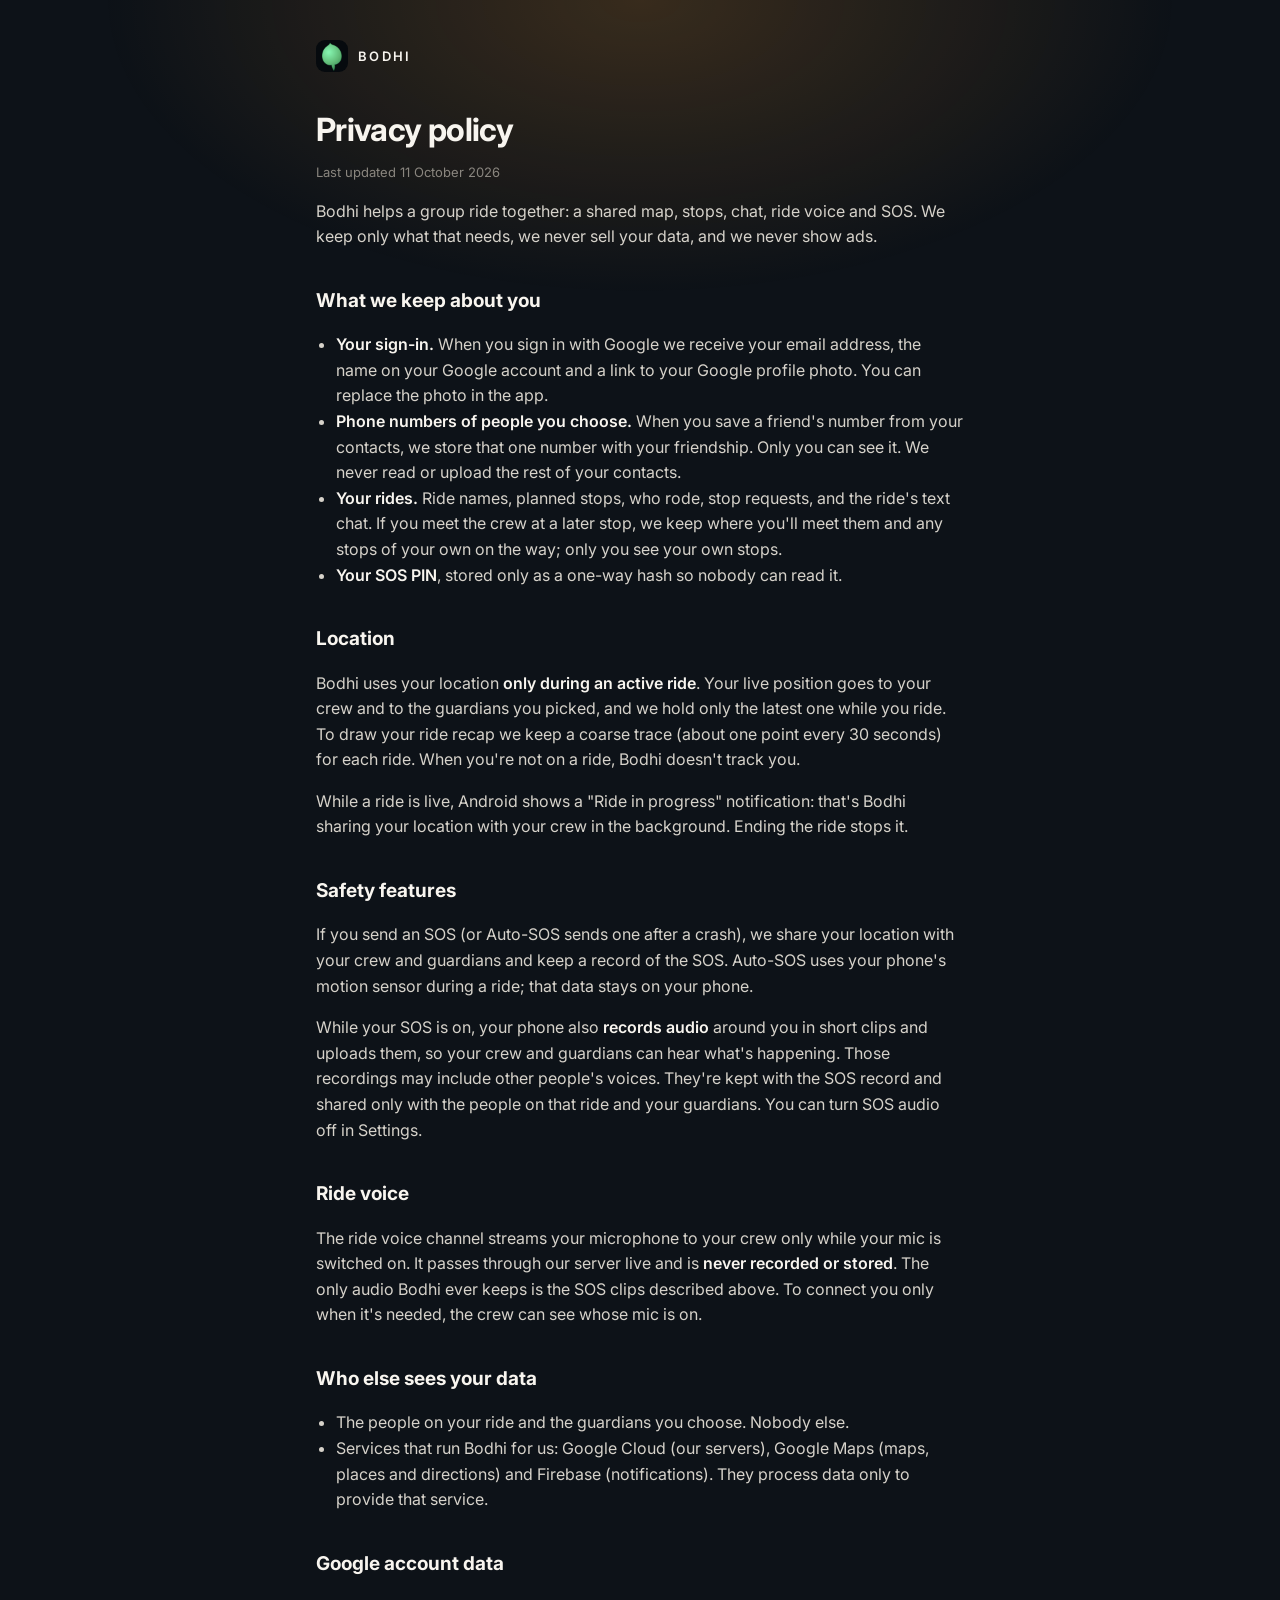
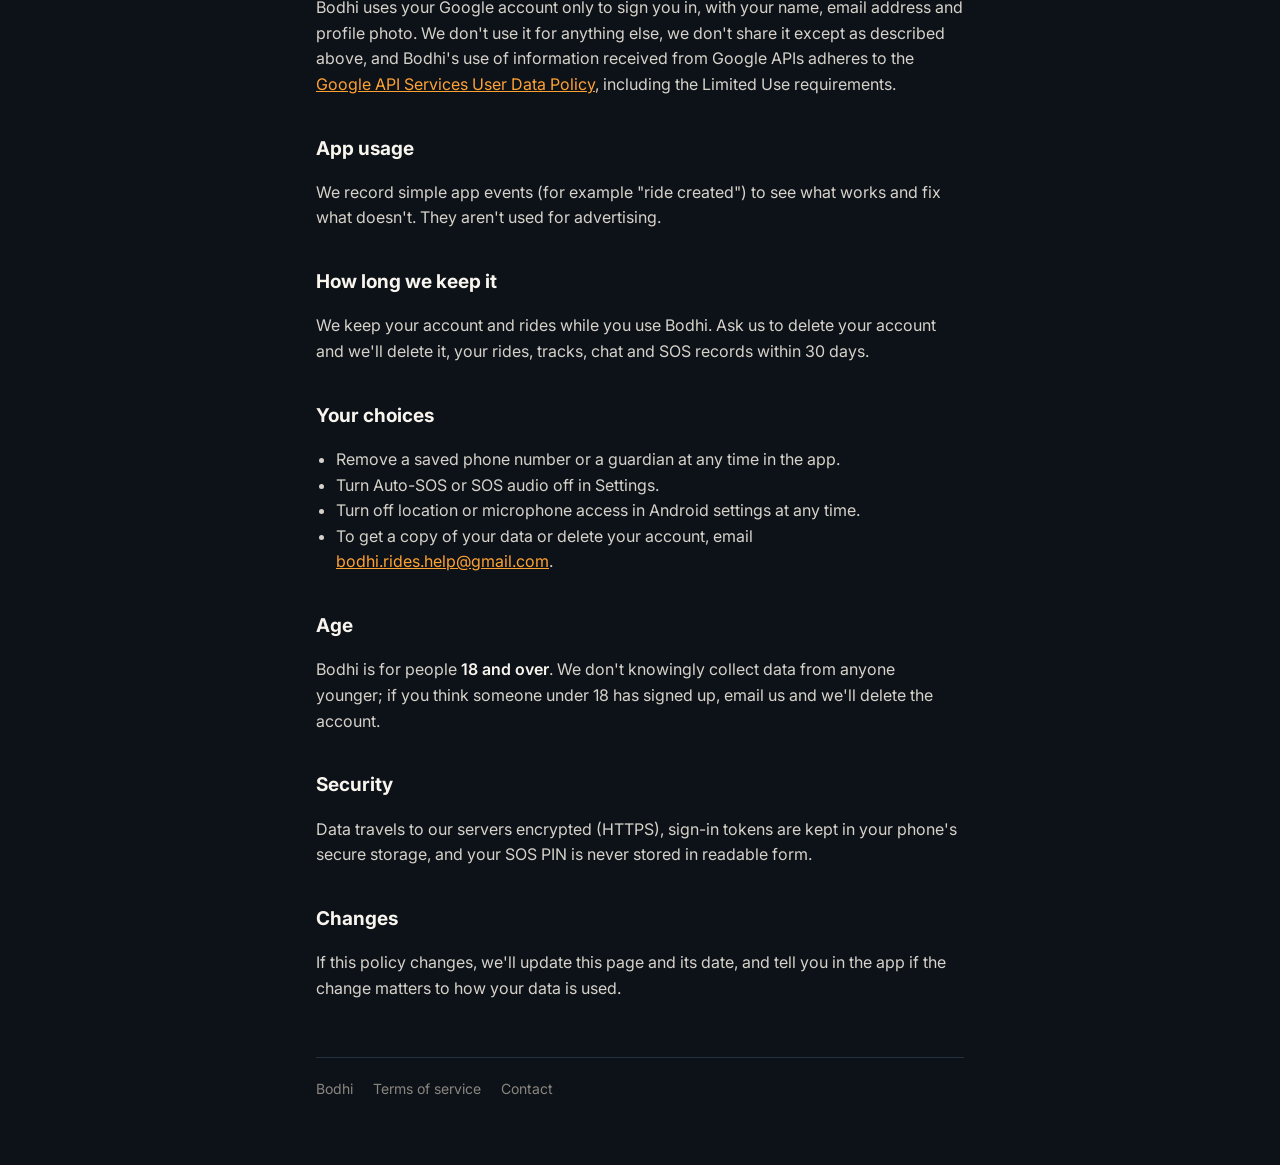
==== privacy.html @ 668bd7c1 "publish site" ====
<!doctype html>
<html lang="en">
  <head>
    <meta charset="utf-8" />
    <meta name="viewport" content="width=device-width, initial-scale=1" />
    <title>Bodhi privacy policy</title>
    <meta name="description" content="What Bodhi keeps about you, why, and who sees it." />
    <link rel="icon" href="favicon.png" />
    <link rel="preconnect" href="https://fonts.googleapis.com" />
    <link rel="preconnect" href="https://fonts.gstatic.com" crossorigin />
    <link href="https://fonts.googleapis.com/css2?family=Inter:wght@400;600&display=swap" rel="stylesheet" />
    <link rel="stylesheet" href="style.css" />
  </head>
  <body>
    <div class="glow"></div>
    <main>
      <a class="brand" href="./"><img src="icon.png" alt="" />BODHI</a>

      <h1>Privacy policy</h1>
      <p class="updated">Last updated 11 October 2026</p>

      <p>
        Bodhi helps a group ride together: a shared map, stops, chat, ride voice and SOS. We keep
        only what that needs, we never sell your data, and we never show ads.
      </p>

      <h2>What we keep about you</h2>
      <ul>
        <li>
          <b>Your sign-in.</b> When you sign in with Google we receive your email address, the name
          on your Google account and a link to your Google profile photo. You can replace the photo in
          the app.
        </li>
        <li>
          <b>Phone numbers of people you choose.</b> When you save a friend's number from your
          contacts, we store that one number with your friendship. Only you can see it. We never read
          or upload the rest of your contacts.
        </li>
        <li>
          <b>Your rides.</b> Ride names, planned stops, who rode, stop requests, and the ride's text
          chat. If you meet the crew at a later stop, we keep where you'll meet
          them and any stops of your own on the way; only you see your own stops.
        </li>
        <li><b>Your SOS PIN</b>, stored only as a one-way hash so nobody can read it.</li>
      </ul>

      <h2>Location</h2>
      <p>
        Bodhi uses your location <b>only during an active ride</b>. Your live position goes to your
        crew and to the guardians you picked, and we hold only the latest one while you ride. To draw
        your ride recap we keep a coarse trace (about one point every 30 seconds) for each ride. When
        you're not on a ride, Bodhi doesn't track you.
      </p>
      <p>
        While a ride is live, Android shows a "Ride in progress" notification: that's Bodhi sharing
        your location with your crew in the background. Ending the ride stops it.
      </p>

      <h2>Safety features</h2>
      <p>
        If you send an SOS (or Auto-SOS sends one after a crash), we share your location with your
        crew and guardians and keep a record of the SOS. Auto-SOS uses your phone's motion sensor
        during a ride; that data stays on your phone.
      </p>
      <p>
        While your SOS is on, your phone also <b>records audio</b> around you in short clips and
        uploads them, so your crew and guardians can hear what's happening. Those recordings may
        include other people's voices. They're kept with the SOS record and shared only with the
        people on that ride and your guardians. You can turn SOS audio off in Settings.
      </p>

      <h2>Ride voice</h2>
      <p>
        The ride voice channel streams your microphone to your crew only while your mic is switched
        on. It passes through our server live and is <b>never recorded or stored</b>. The only audio
        Bodhi ever keeps is the SOS clips described above. To connect you
        only when it's needed, the crew can see whose mic is on.
      </p>

      <h2>Who else sees your data</h2>
      <ul>
        <li>The people on your ride and the guardians you choose. Nobody else.</li>
        <li>
          Services that run Bodhi for us: Google Cloud (our servers), Google Maps (maps, places and
          directions) and Firebase (notifications). They process data only to provide that service.
        </li>
      </ul>

      <h2>Google account data</h2>
      <p>
        Bodhi uses your Google account only to sign you in, with your name, email address and profile
        photo. We don't use it for anything else, we don't share it except as described above, and
        Bodhi's use of information received from Google APIs adheres to the
        <a href="https://developers.google.com/terms/api-services-user-data-policy"
          >Google API Services User Data Policy</a
        >, including the Limited Use requirements.
      </p>

      <h2>App usage</h2>
      <p>
        We record simple app events (for example "ride created") to see what works and fix what
        doesn't. They aren't used for advertising.
      </p>

      <h2>How long we keep it</h2>
      <p>
        We keep your account and rides while you use Bodhi. Ask us to delete your account and we'll
        delete it, your rides, tracks, chat and SOS records within 30 days.
      </p>

      <h2>Your choices</h2>
      <ul>
        <li>Remove a saved phone number or a guardian at any time in the app.</li>
        <li>Turn Auto-SOS or SOS audio off in Settings.</li>
        <li>Turn off location or microphone access in Android settings at any time.</li>
        <li>
          To get a copy of your data or delete your account, email
          <a href="mailto:bodhi.rides.help@gmail.com">bodhi.rides.help@gmail.com</a>.
        </li>
      </ul>

      <h2>Age</h2>
      <p>
        Bodhi is for people <b>18 and over</b>. We don't knowingly collect data from anyone younger;
        if you think someone under 18 has signed up, email us and we'll delete the account.
      </p>

      <h2>Security</h2>
      <p>
        Data travels to our servers encrypted (HTTPS), sign-in tokens are kept in your phone's secure
        storage, and your SOS PIN is never stored in readable form.
      </p>

      <h2>Changes</h2>
      <p>
        If this policy changes, we'll update this page and its date, and tell you in the app if the
        change matters to how your data is used.
      </p>

      <footer>
        <a href="./">Bodhi</a>
        <a href="terms.html">Terms of service</a>
        <a href="mailto:bodhi.rides.help@gmail.com">Contact</a>
      </footer>
    </main>
  </body>
</html>
---- style.css ----
:root {
  color-scheme: dark;
  --bg: #0d1218;
  --surface: #151c24;
  --border: #253040;
  --text: #f8f5ef;
  --dim: #d6d2ca;
  --mute: #8a867f;
  --accent: #ffa234;
  --leaf: #7ad89a;
}

* {
  box-sizing: border-box;
}

body {
  margin: 0;
  background: var(--bg);
  color: var(--text);
  font: 16px/1.6 'Inter', system-ui, -apple-system, Roboto, sans-serif;
  -webkit-font-smoothing: antialiased;
}

a {
  color: var(--accent);
}

.glow {
  position: fixed;
  inset: 0 0 auto 0;
  height: 420px;
  pointer-events: none;
  background: radial-gradient(60% 100% at 50% 0%, rgba(255, 162, 52, 0.18), transparent 70%);
}

main {
  position: relative;
  max-width: 680px;
  margin: 0 auto;
  padding: 40px 16px 64px;
}

.brand {
  display: flex;
  align-items: center;
  gap: 10px;
  text-decoration: none;
  color: var(--text);
  font-weight: 600;
  letter-spacing: 0.18em;
  font-size: 13px;
}

.brand img {
  width: 32px;
  height: 32px;
  border-radius: 9px;
}

h1 {
  font-size: 32px;
  line-height: 1.15;
  letter-spacing: -0.02em;
  margin: 40px 0 8px;
}

h2 {
  font-size: 19px;
  margin: 36px 0 8px;
}

p,
li {
  color: var(--dim);
}

b {
  color: var(--text);
  font-weight: 600;
}

ul {
  padding-left: 20px;
}

small,
.updated {
  color: var(--mute);
  font-size: 13px;
}

.hero {
  text-align: center;
  padding: 24px 0 8px;
}

.hero img {
  width: 112px;
  height: 112px;
  border-radius: 28px;
  box-shadow: 0 12px 48px rgba(122, 216, 154, 0.22);
}

.hero h1 {
  font-size: 44px;
  margin: 24px 0 8px;
}

.tagline {
  font-size: 18px;
  max-width: 460px;
  margin: 0 auto;
}

.pill {
  display: inline-block;
  margin-top: 20px;
  padding: 8px 16px;
  border: 1px solid var(--border);
  border-radius: 999px;
  color: var(--dim);
  font-size: 14px;
}

.features {
  list-style: none;
  padding: 0;
  margin: 40px 0 0;
  display: grid;
  gap: 12px;
}

.features li {
  background: var(--surface);
  border: 1px solid var(--border);
  border-radius: 16px;
  padding: 16px 18px;
}

.features b {
  display: block;
  margin-bottom: 2px;
}

footer {
  margin-top: 56px;
  padding-top: 20px;
  border-top: 1px solid var(--border);
  display: flex;
  flex-wrap: wrap;
  gap: 8px 20px;
  font-size: 14px;
}

footer a {
  color: var(--mute);
  text-decoration: none;
}

footer a:hover {
  color: var(--text);
}
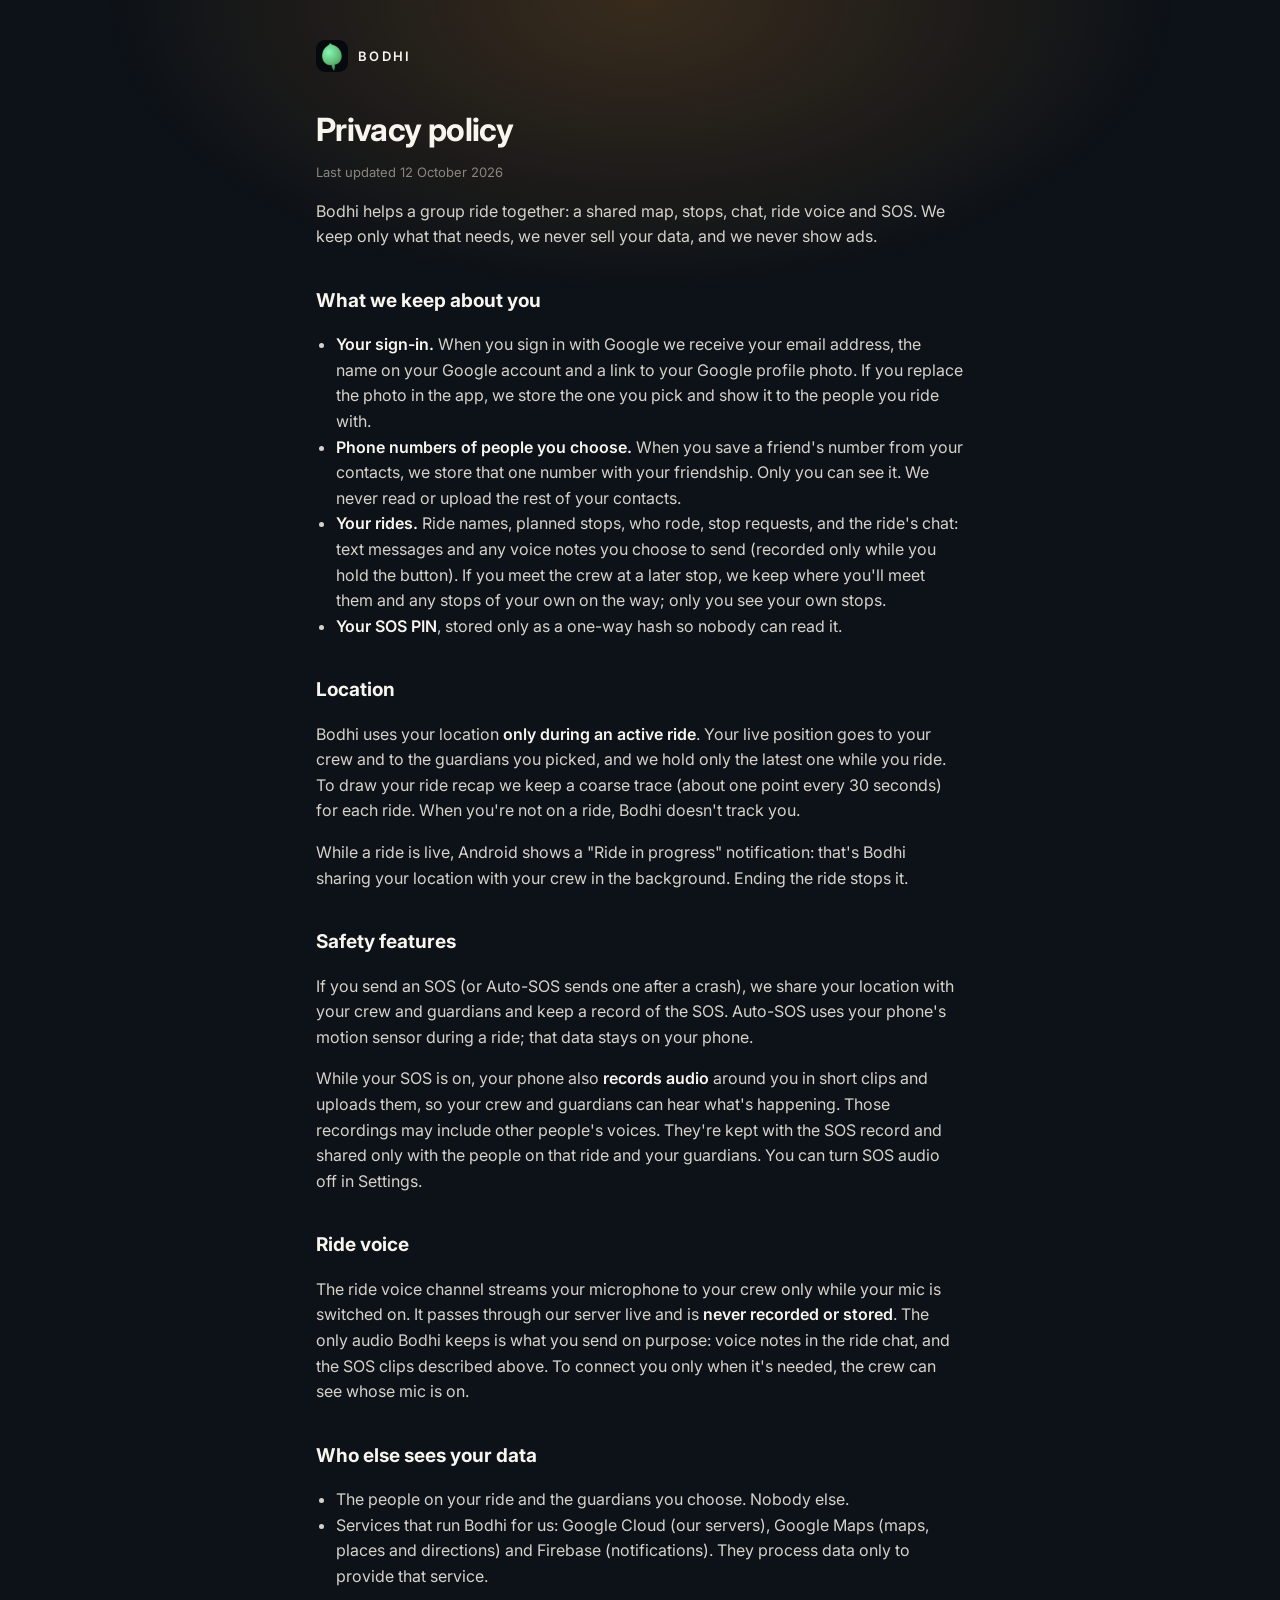
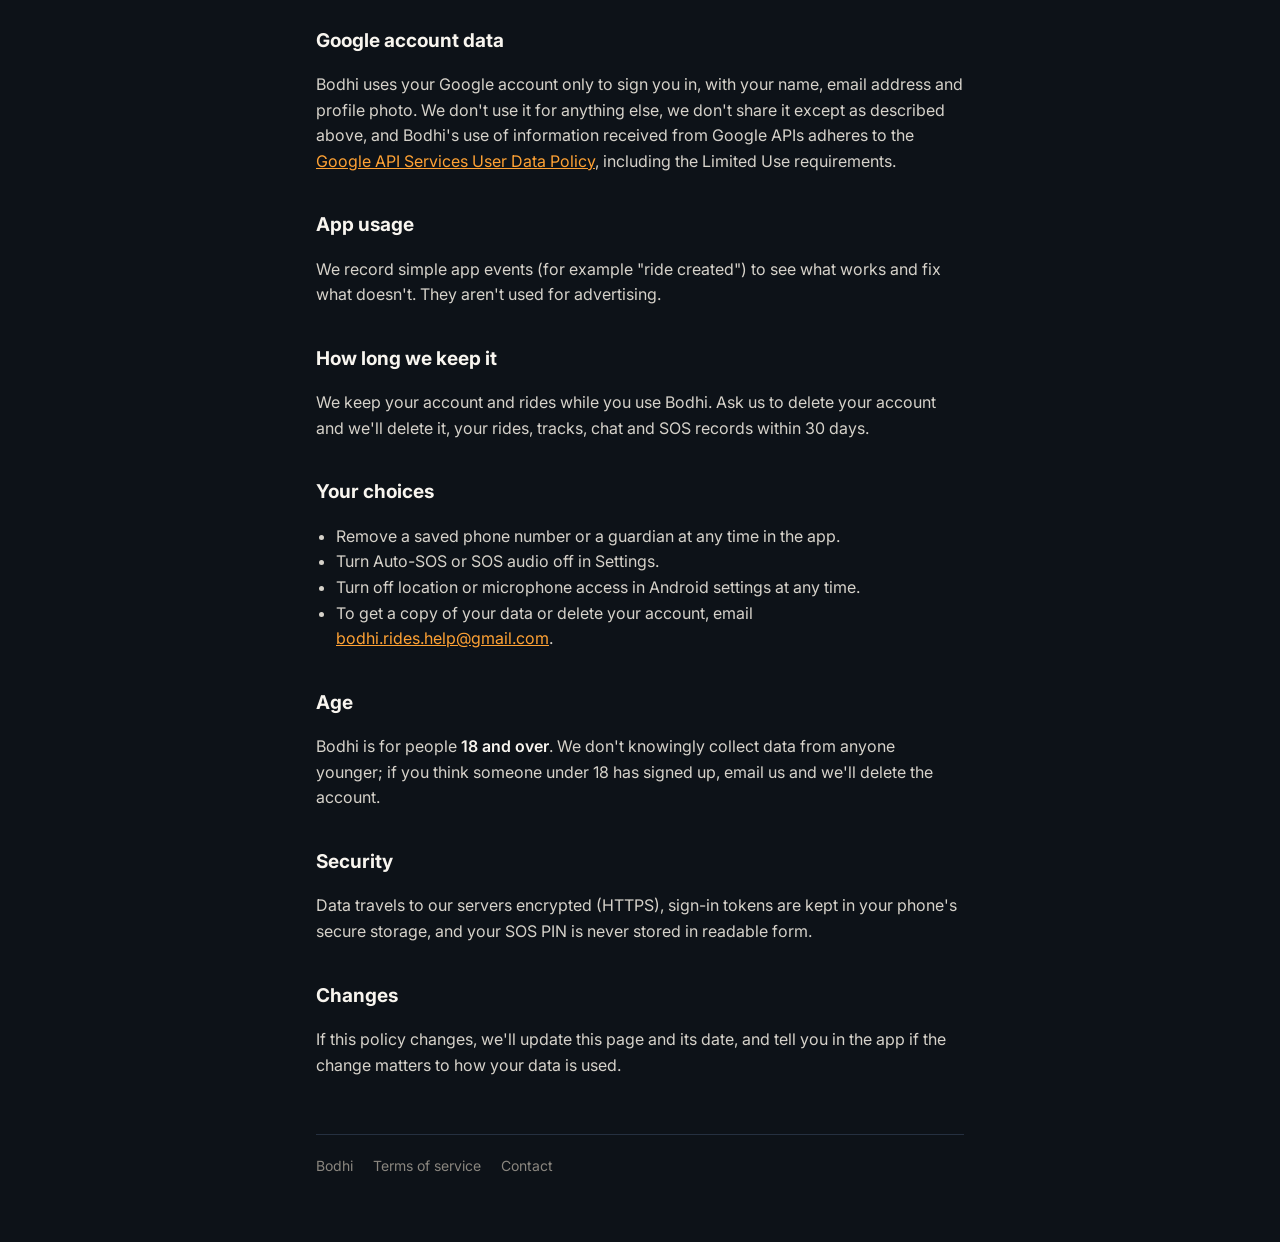
==== commit b8bb21aa: "publish site" ====
--- a/privacy.html
+++ b/privacy.html
@@ -17,7 +17,7 @@
       <a class="brand" href="./"><img src="icon.png" alt="" />BODHI</a>
 
       <h1>Privacy policy</h1>
-      <p class="updated">Last updated 11 October 2026</p>
+      <p class="updated">Last updated 12 October 2026</p>
 
       <p>
         Bodhi helps a group ride together: a shared map, stops, chat, ride voice and SOS. We keep
@@ -28,8 +28,8 @@
       <ul>
         <li>
           <b>Your sign-in.</b> When you sign in with Google we receive your email address, the name
-          on your Google account and a link to your Google profile photo. You can replace the photo in
-          the app.
+          on your Google account and a link to your Google profile photo. If you replace the photo
+          in the app, we store the one you pick and show it to the people you ride with.
         </li>
         <li>
           <b>Phone numbers of people you choose.</b> When you save a friend's number from your
@@ -37,8 +37,9 @@
           or upload the rest of your contacts.
         </li>
         <li>
-          <b>Your rides.</b> Ride names, planned stops, who rode, stop requests, and the ride's text
-          chat. If you meet the crew at a later stop, we keep where you'll meet
+          <b>Your rides.</b> Ride names, planned stops, who rode, stop requests, and the ride's
+          chat: text messages and any voice notes you choose to send (recorded only while you hold
+          the button). If you meet the crew at a later stop, we keep where you'll meet
           them and any stops of your own on the way; only you see your own stops.
         </li>
         <li><b>Your SOS PIN</b>, stored only as a one-way hash so nobody can read it.</li>
@@ -73,7 +74,8 @@
       <p>
         The ride voice channel streams your microphone to your crew only while your mic is switched
         on. It passes through our server live and is <b>never recorded or stored</b>. The only audio
-        Bodhi ever keeps is the SOS clips described above. To connect you
+        Bodhi keeps is what you send on purpose: voice notes in the ride chat, and the SOS clips
+        described above. To connect you
         only when it's needed, the crew can see whose mic is on.
       </p>
 
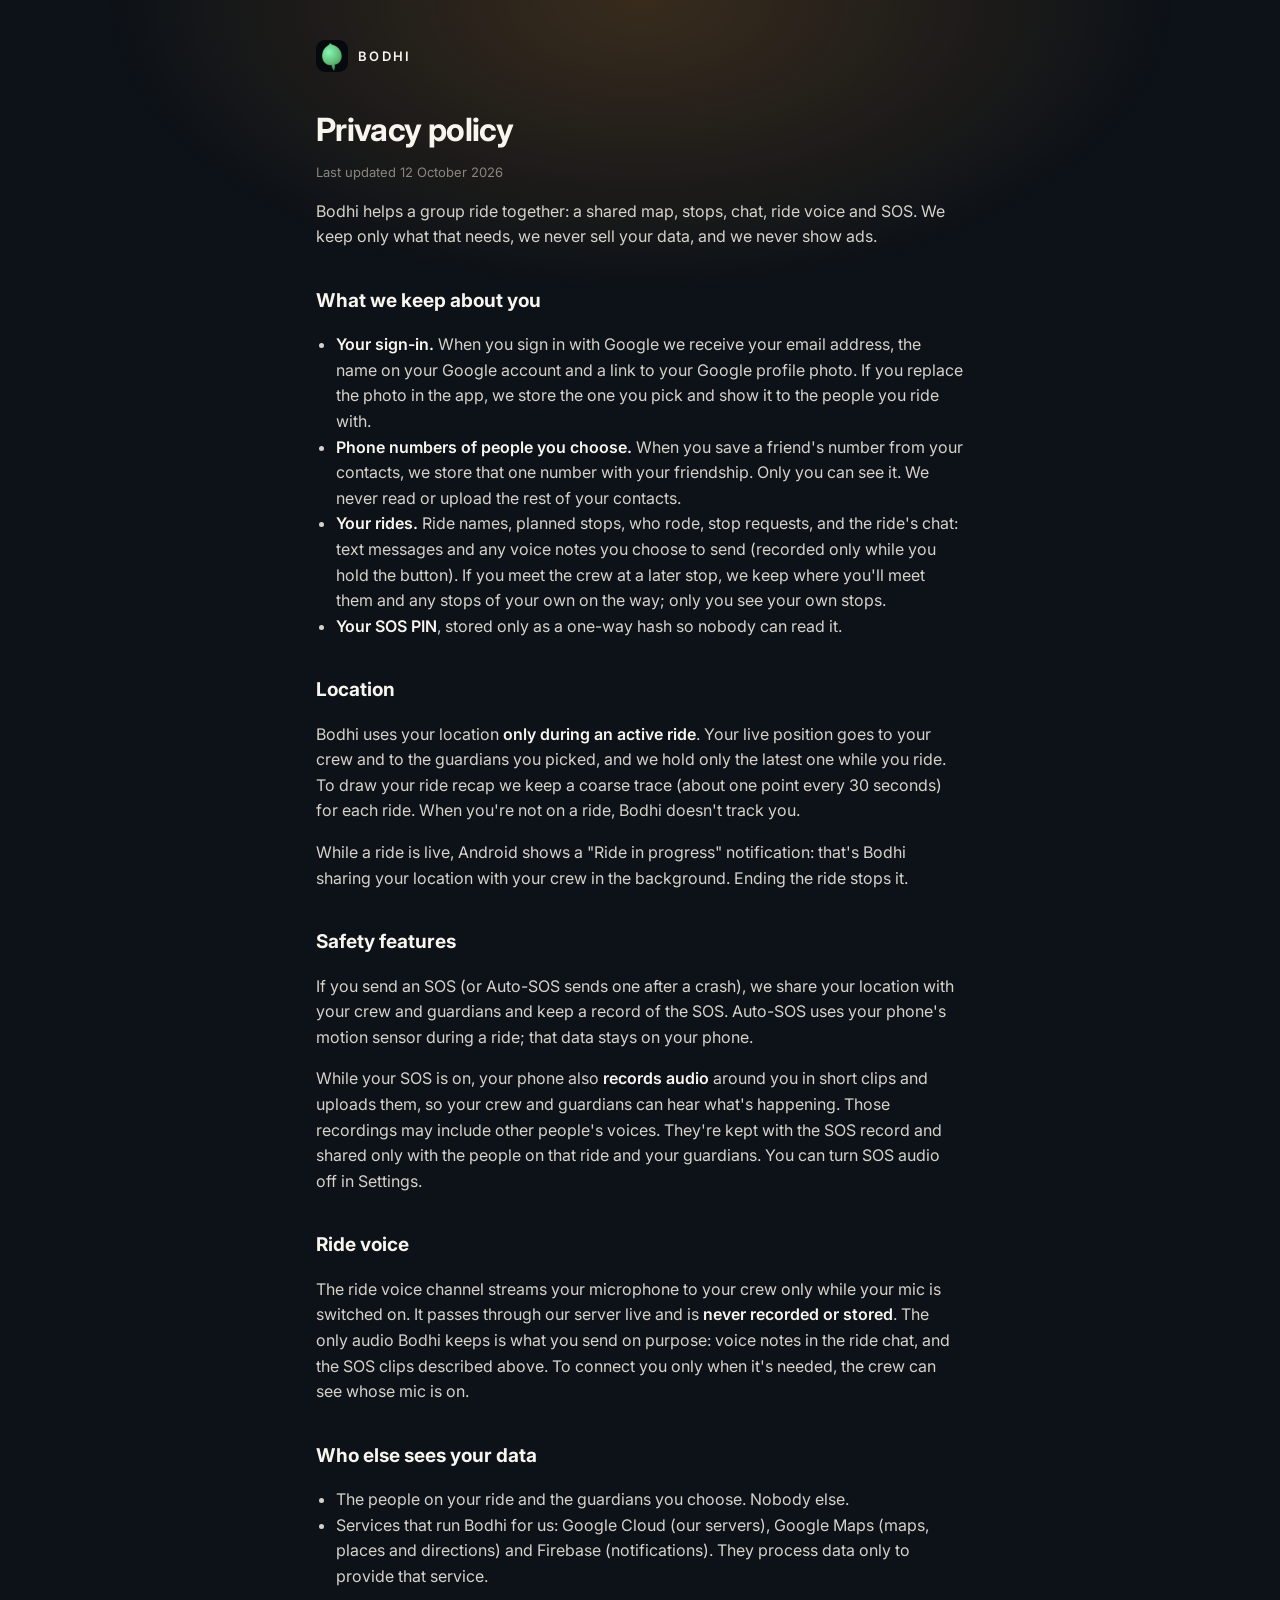
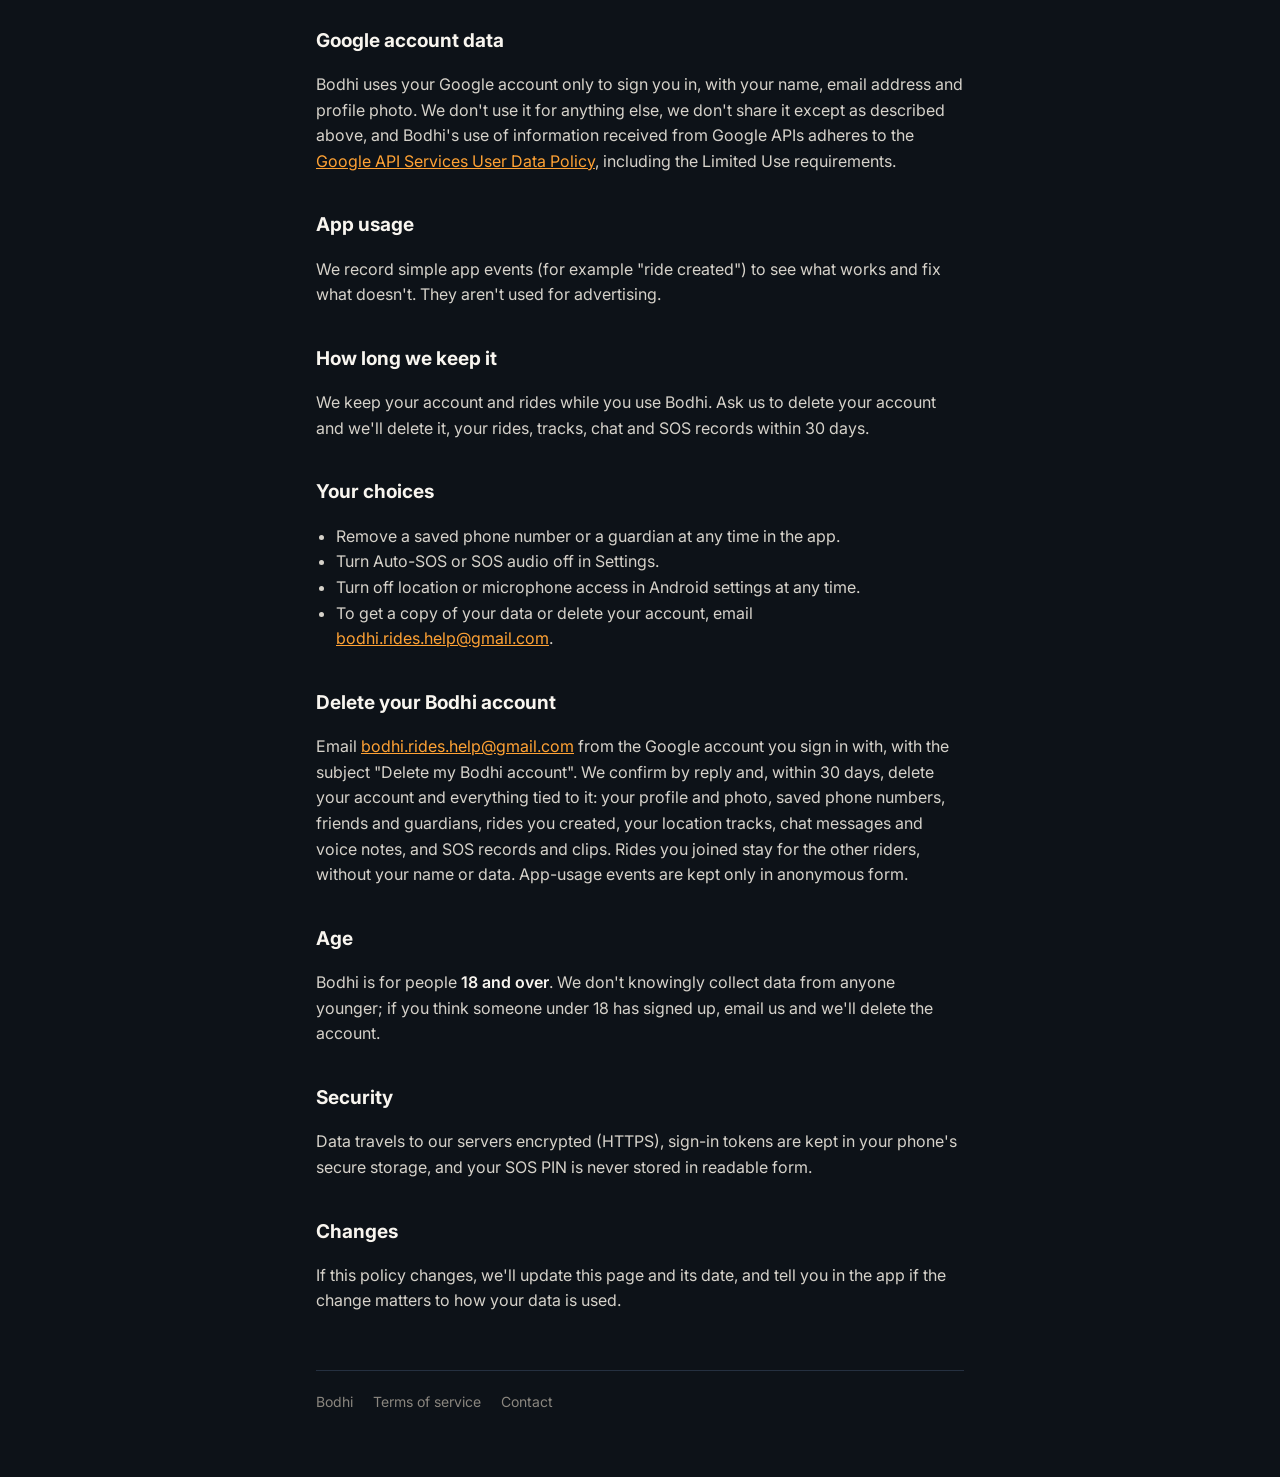
==== commit 09b7b782: "publish site" ====
--- a/privacy.html
+++ b/privacy.html
@@ -121,6 +121,17 @@
         </li>
       </ul>
 
+      <h2 id="delete-account">Delete your Bodhi account</h2>
+      <p>
+        Email <a href="mailto:bodhi.rides.help@gmail.com?subject=Delete%20my%20Bodhi%20account">bodhi.rides.help@gmail.com</a>
+        from the Google account you sign in with, with the subject "Delete my Bodhi account". We
+        confirm by reply and, within 30 days, delete your account and everything tied to it: your
+        profile and photo, saved phone numbers, friends and guardians, rides you created, your
+        location tracks, chat messages and voice notes, and SOS records and clips. Rides you joined
+        stay for the other riders, without your name or data. App-usage events are kept only in
+        anonymous form.
+      </p>
+
       <h2>Age</h2>
       <p>
         Bodhi is for people <b>18 and over</b>. We don't knowingly collect data from anyone younger;
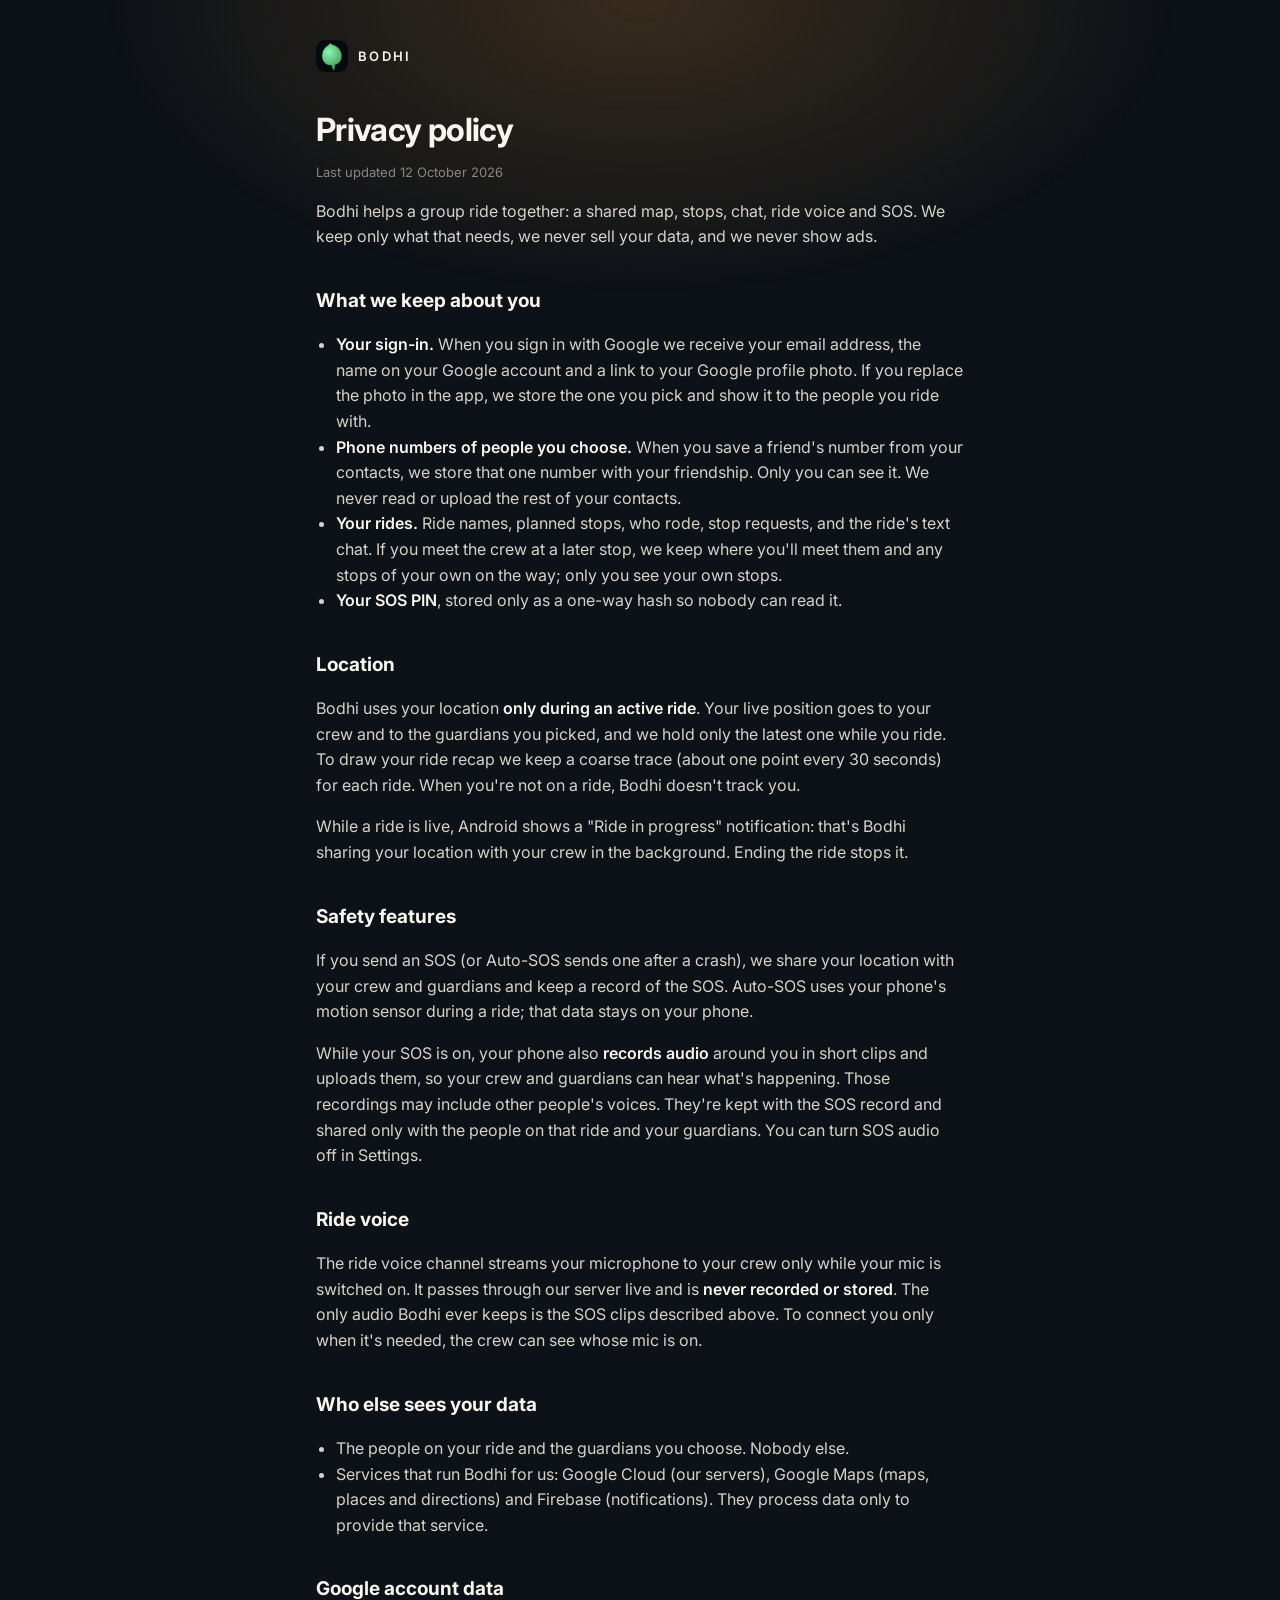
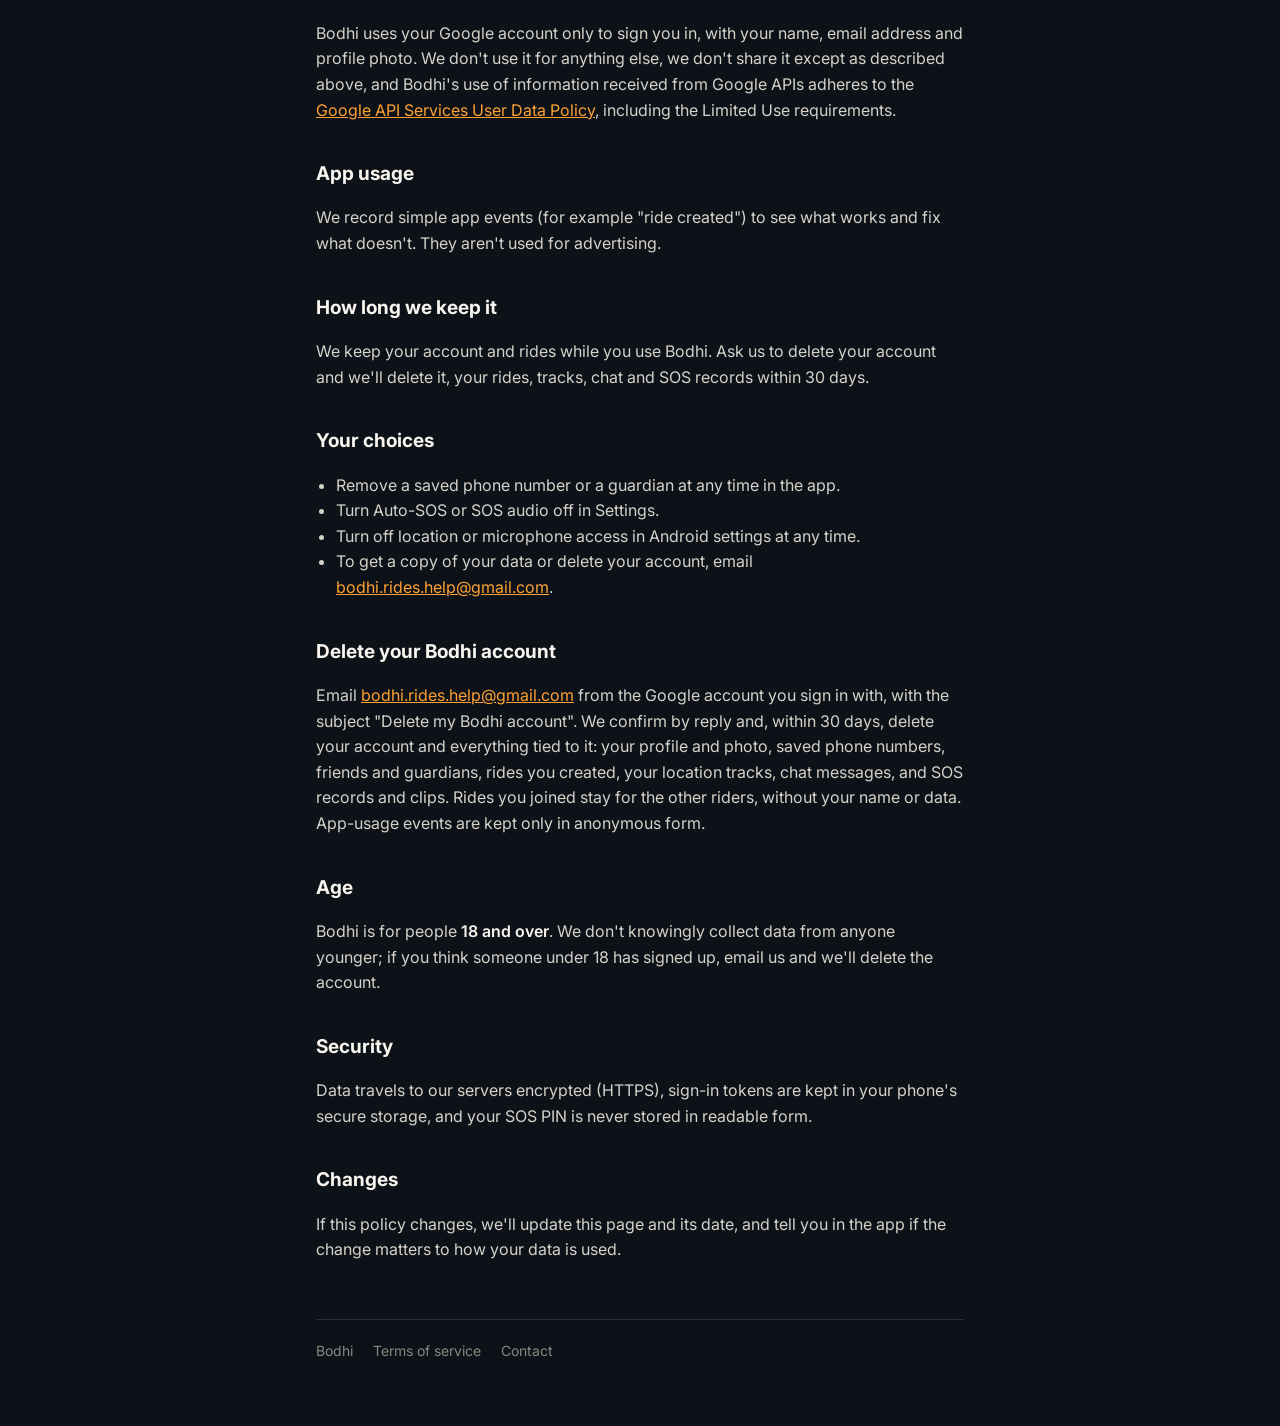
==== commit bc31954b: "publish site" ====
--- a/privacy.html
+++ b/privacy.html
@@ -37,9 +37,8 @@
           or upload the rest of your contacts.
         </li>
         <li>
-          <b>Your rides.</b> Ride names, planned stops, who rode, stop requests, and the ride's
-          chat: text messages and any voice notes you choose to send (recorded only while you hold
-          the button). If you meet the crew at a later stop, we keep where you'll meet
+          <b>Your rides.</b> Ride names, planned stops, who rode, stop requests, and the ride's text
+          chat. If you meet the crew at a later stop, we keep where you'll meet
           them and any stops of your own on the way; only you see your own stops.
         </li>
         <li><b>Your SOS PIN</b>, stored only as a one-way hash so nobody can read it.</li>
@@ -74,8 +73,7 @@
       <p>
         The ride voice channel streams your microphone to your crew only while your mic is switched
         on. It passes through our server live and is <b>never recorded or stored</b>. The only audio
-        Bodhi keeps is what you send on purpose: voice notes in the ride chat, and the SOS clips
-        described above. To connect you
+        Bodhi ever keeps is the SOS clips described above. To connect you
         only when it's needed, the crew can see whose mic is on.
       </p>
 
@@ -127,7 +125,7 @@
         from the Google account you sign in with, with the subject "Delete my Bodhi account". We
         confirm by reply and, within 30 days, delete your account and everything tied to it: your
         profile and photo, saved phone numbers, friends and guardians, rides you created, your
-        location tracks, chat messages and voice notes, and SOS records and clips. Rides you joined
+        location tracks, chat messages, and SOS records and clips. Rides you joined
         stay for the other riders, without your name or data. App-usage events are kept only in
         anonymous form.
       </p>
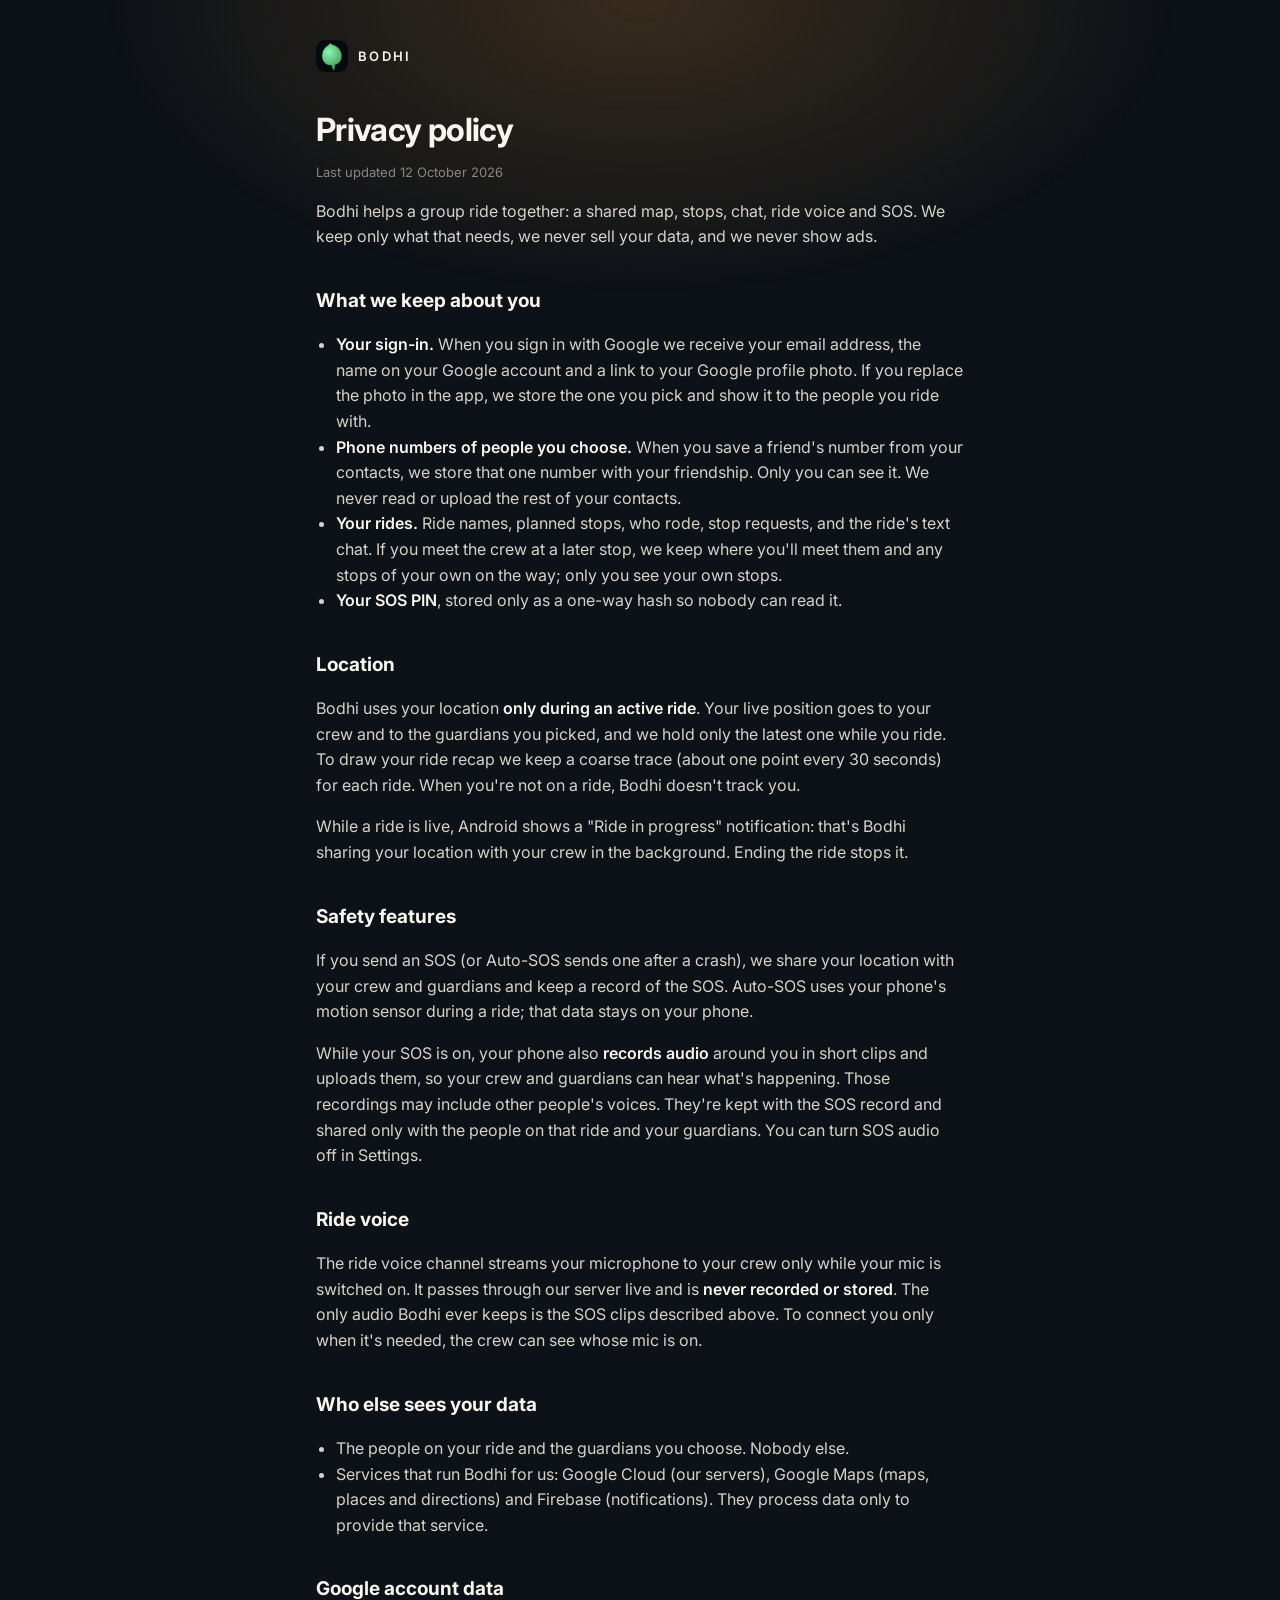
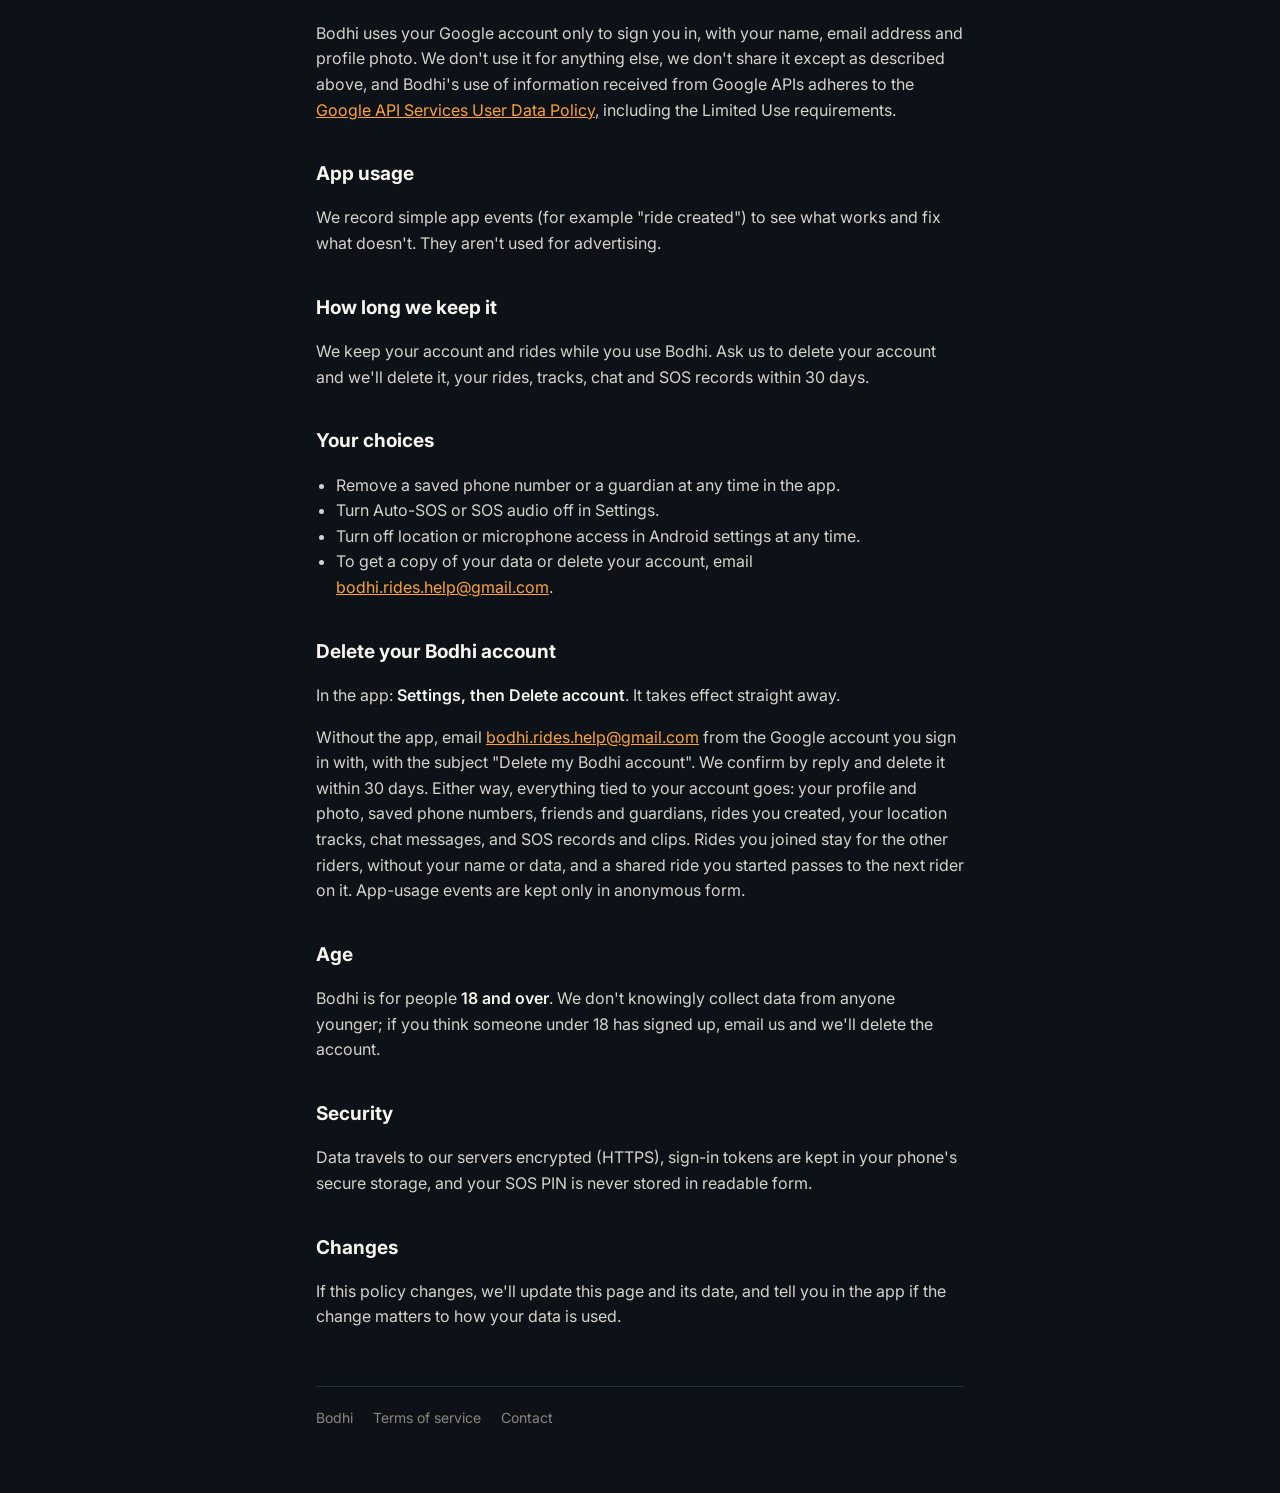
==== commit 5256aa7e: "publish site" ====
--- a/privacy.html
+++ b/privacy.html
@@ -121,12 +121,17 @@
 
       <h2 id="delete-account">Delete your Bodhi account</h2>
       <p>
-        Email <a href="mailto:bodhi.rides.help@gmail.com?subject=Delete%20my%20Bodhi%20account">bodhi.rides.help@gmail.com</a>
+        In the app: <b>Settings, then Delete account</b>. It takes effect straight away.
+      </p>
+      <p>
+        Without the app, email <a href="mailto:bodhi.rides.help@gmail.com?subject=Delete%20my%20Bodhi%20account">bodhi.rides.help@gmail.com</a>
         from the Google account you sign in with, with the subject "Delete my Bodhi account". We
-        confirm by reply and, within 30 days, delete your account and everything tied to it: your
+        confirm by reply and delete it within 30 days. Either way, everything tied to your account
+        goes: your
         profile and photo, saved phone numbers, friends and guardians, rides you created, your
         location tracks, chat messages, and SOS records and clips. Rides you joined
-        stay for the other riders, without your name or data. App-usage events are kept only in
+        stay for the other riders, without your name or data, and a shared ride you started passes
+        to the next rider on it. App-usage events are kept only in
         anonymous form.
       </p>
 
